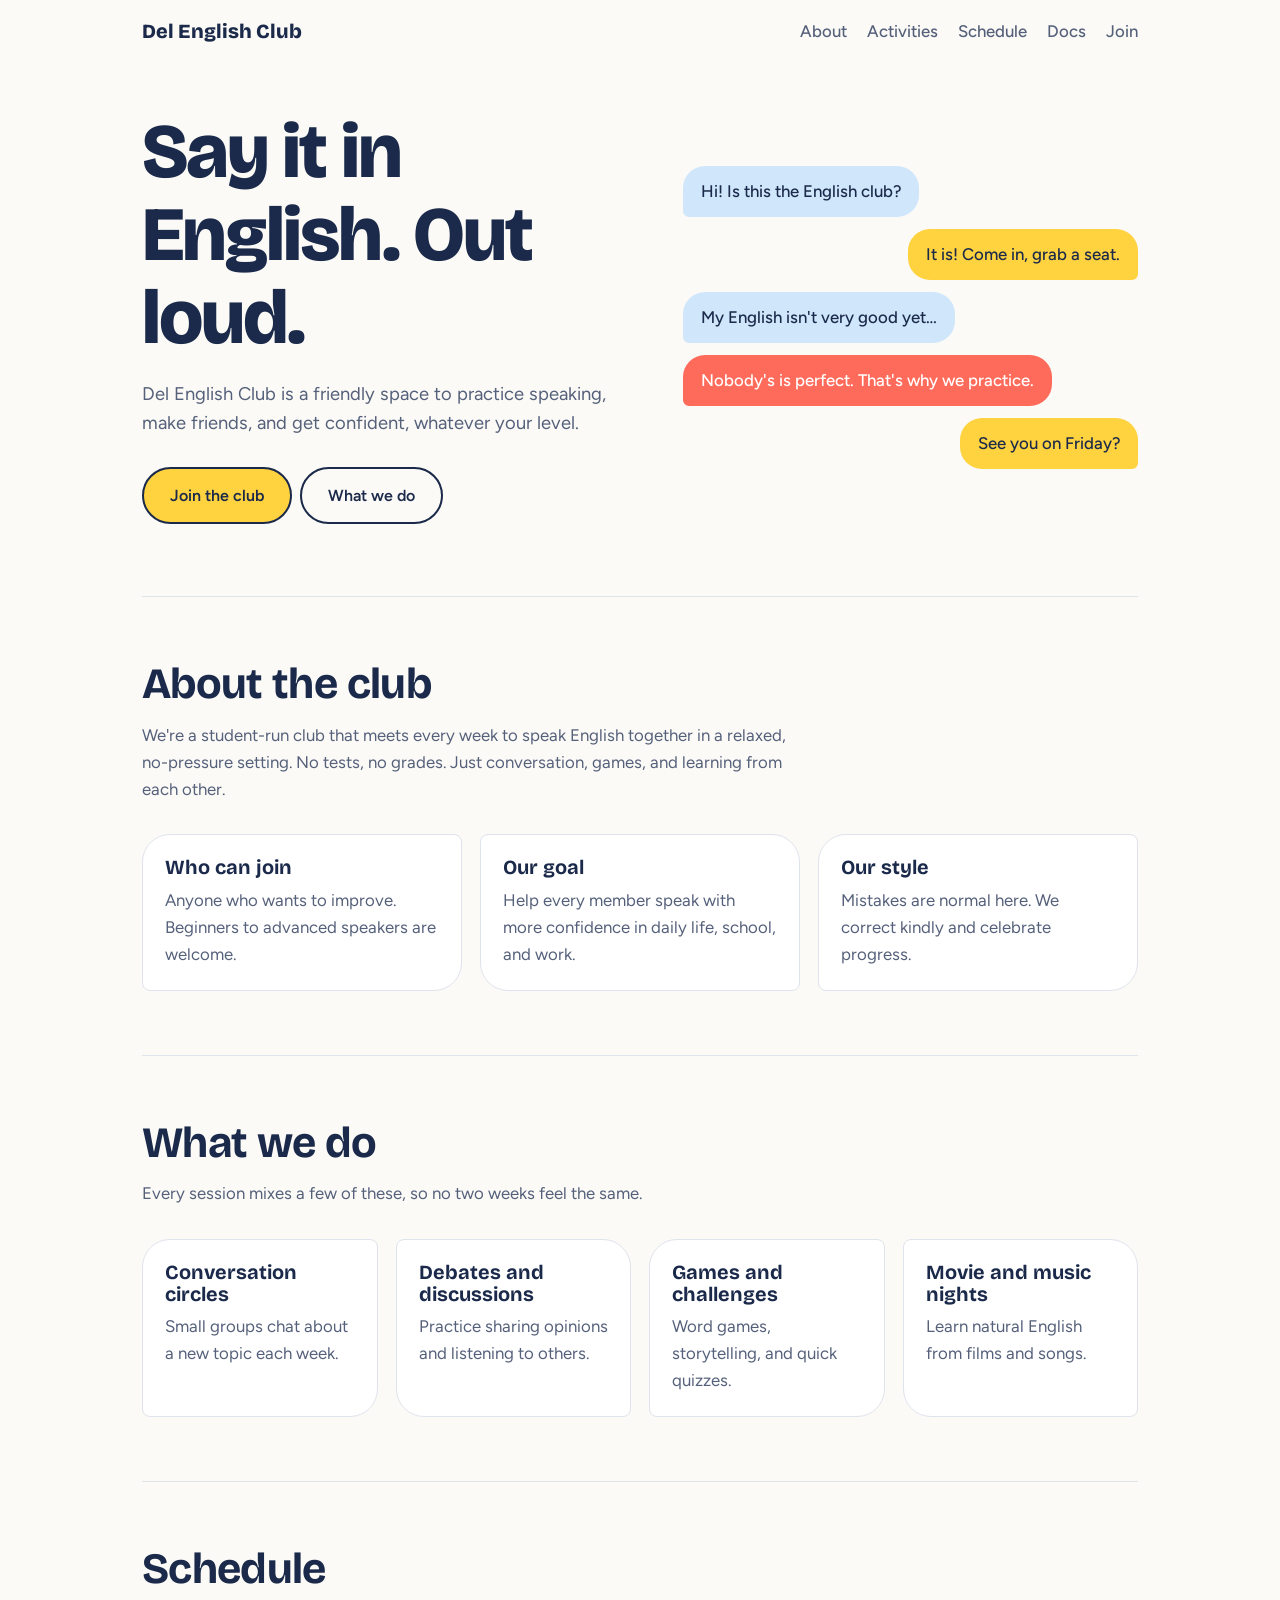
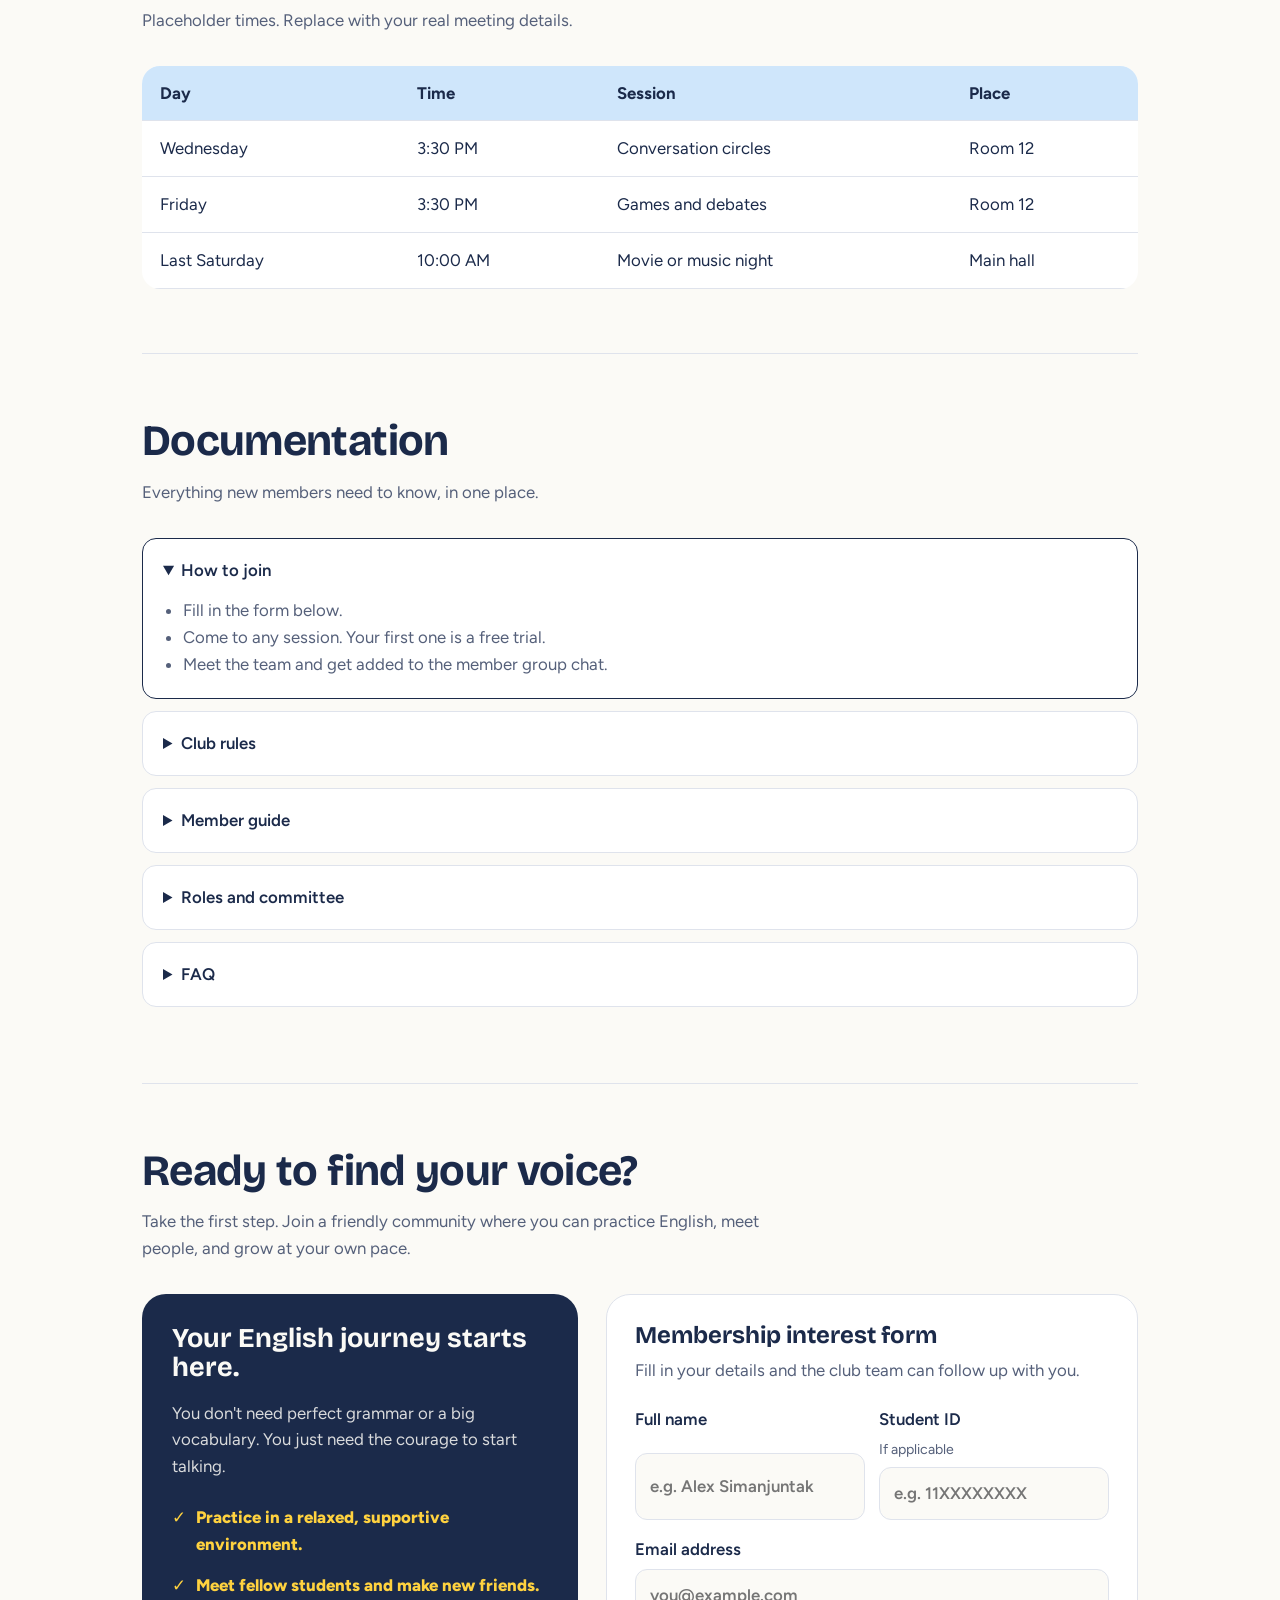
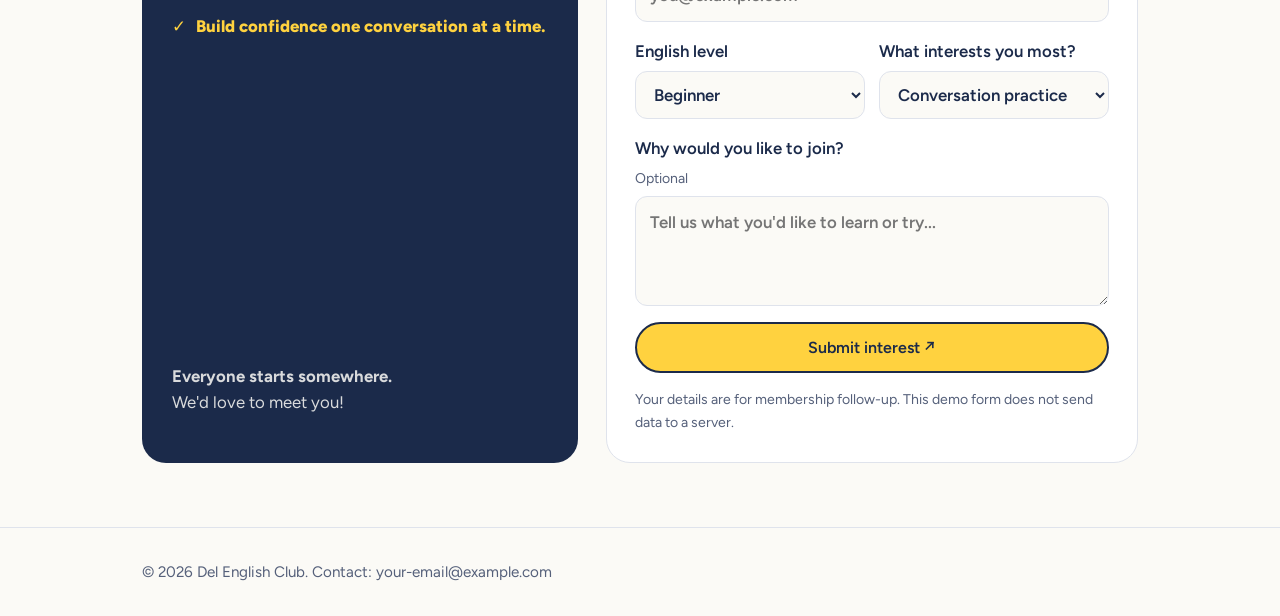
==== join.html @ d0ab1c4d "Create join.html aku buat join" ====
<!DOCTYPE html>
<html lang="en">
<head>
<meta charset="utf-8">
<meta name="viewport" content="width=device-width, initial-scale=1, viewport-fit=cover">
<title>Del English Club</title>
<link rel="stylesheet" href="https://fonts.googleapis.com/css2?family=Bricolage+Grotesque:wght@500;700;800&family=Figtree:wght@400;500;600&display=swap">
<style>
:root{--bg:#fbfaf6;--ink:#1b2a4a;--muted:#55607a;--card:#fff;--line:#dfe3ec;--yellow:#ffd23f;--coral:#ff6b5b;--sky:#cfe6fb;--on-yellow:#1b2a4a;
box-sizing:border-box;padding-top:env(safe-area-inset-top,0px);padding-bottom:env(safe-area-inset-bottom,0px)}
@media (prefers-color-scheme:dark){:root:not([data-theme="light"]){--bg:#10172a;--ink:#f3f1ea;--muted:#a6b0c8;--card:#18213a;--line:#2a3555;--sky:#26406b}}
:root[data-theme="dark"]{--bg:#10172a;--ink:#f3f1ea;--muted:#a6b0c8;--card:#18213a;--line:#2a3555;--sky:#26406b}
html{scroll-padding-top:env(safe-area-inset-top,0px);scroll-behavior:smooth}
*,*::before,*::after{box-sizing:border-box}
body{margin:0;background:var(--bg);color:var(--ink);font:400 1.05rem/1.6 Figtree,system-ui,sans-serif}
h1,h2,h3{font-family:"Bricolage Grotesque",Georgia,sans-serif;line-height:1.08;margin:0}
a{color:inherit}
:focus-visible{outline:3px solid var(--coral);outline-offset:3px}
.wrap{max-width:1040px;margin:0 auto;padding:0 22px}
nav{display:flex;justify-content:space-between;align-items:center;padding:18px 0;gap:12px;flex-wrap:wrap}
.logo{font:800 1.25rem "Bricolage Grotesque",sans-serif;text-decoration:none}
nav ul{display:flex;gap:20px;list-style:none;margin:0;padding:0;flex-wrap:wrap}
nav ul a{text-decoration:none;color:var(--muted);font-weight:500}
nav ul a:hover{color:var(--ink)}
.hero{display:grid;grid-template-columns:1.1fr 1fr;gap:40px;align-items:center;padding:48px 0 72px}
h1{font-size:clamp(2.6rem,7vw,4.8rem);font-weight:800;letter-spacing:-.025em}
.hero p{max-width:46ch;color:var(--muted);font-size:1.15rem;margin:20px 0 28px}
.btn{display:inline-block;background:var(--yellow);color:var(--on-yellow);font-weight:600;padding:14px 26px;border-radius:999px;text-decoration:none;border:2px solid var(--ink);cursor:pointer;font-family:inherit;font-size:1rem}
.btn.alt{background:transparent;color:var(--ink);margin-left:8px}
.chat{display:flex;flex-direction:column;gap:12px}
.b{max-width:82%;padding:12px 18px;border-radius:22px;font-weight:500;opacity:0;animation:pop .45s ease forwards}
.b.l{background:var(--sky);border-bottom-left-radius:6px;align-self:flex-start}
.b.r{background:var(--yellow);color:var(--on-yellow);border-bottom-right-radius:6px;align-self:flex-end}
.b.c{background:var(--coral);color:#fff;border-bottom-left-radius:6px;align-self:flex-start}
.b:nth-child(1){animation-delay:.2s}.b:nth-child(2){animation-delay:.9s}.b:nth-child(3){animation-delay:1.6s}.b:nth-child(4){animation-delay:2.3s}.b:nth-child(5){animation-delay:3s}
@keyframes pop{from{opacity:0;transform:translateY(10px) scale(.96)}to{opacity:1;transform:none}}
@media (prefers-reduced-motion:reduce){.b{animation:none;opacity:1}html{scroll-behavior:auto}}
section{padding:64px 0;border-top:1px solid var(--line)}
h2{font-size:clamp(1.9rem,4vw,2.7rem);font-weight:700;margin-bottom:14px;letter-spacing:-.015em}
.lead{color:var(--muted);max-width:60ch;margin:0 0 32px}
.grid{display:grid;grid-template-columns:repeat(auto-fit,minmax(220px,1fr));gap:18px}
.card{background:var(--card);border:1.5px solid var(--line);border-radius:18px;padding:22px}
.card h3{font-size:1.25rem;margin-bottom:8px}
.card p{margin:0;color:var(--muted)}
.card:nth-child(1){border-radius:28px 8px 28px 8px}.card:nth-child(2){border-radius:8px 28px 8px 28px}.card:nth-child(3){border-radius:28px 8px 28px 8px}.card:nth-child(4){border-radius:8px 28px 8px 28px}
.sched{width:100%;border-collapse:collapse;background:var(--card);border-radius:18px;overflow:hidden}
.sched th,.sched td{text-align:left;padding:14px 18px;border-bottom:1px solid var(--line)}
.sched th{background:var(--sky);color:var(--ink)}
.tablewrap{overflow-x:auto}
details{background:var(--card);border:1.5px solid var(--line);border-radius:14px;padding:4px 20px;margin-bottom:12px}
summary{cursor:pointer;font-weight:600;padding:14px 0;font-size:1.05rem}
details[open]{border-color:var(--ink)}
details p,details ul{color:var(--muted);margin:0 0 16px}
details ul{padding-left:20px}
.join-layout{display:grid;grid-template-columns:.9fr 1.1fr;gap:28px;align-items:stretch}
.join-note{background:var(--ink);color:var(--bg);border-radius:24px;padding:30px;display:flex;flex-direction:column;justify-content:space-between;min-height:100%}
.join-note p{color:var(--bg);opacity:.85}
.join-note h3{font-size:1.7rem;margin-bottom:12px}
.join-points{list-style:none;padding:0;margin:24px 0 0;display:grid;gap:14px}
.join-points li{display:flex;gap:10px;align-items:flex-start}
.join-points li span{color:var(--yellow);font-weight:800}
.join-form-card{background:var(--card);border:1.5px solid var(--line);border-radius:24px;padding:28px}
form{display:grid;gap:16px;max-width:none}
.form-row{display:grid;grid-template-columns:1fr 1fr;gap:14px}
label{font-weight:600;display:grid;gap:6px}
input,select,textarea{width:100%;font:inherit;padding:12px 14px;border-radius:12px;border:1.5px solid var(--line);background:var(--bg);color:var(--ink)}
textarea{resize:vertical;min-height:110px}
.field-hint{font-size:.88rem;color:var(--muted);font-weight:400}
#ok{display:none;font-weight:600;color:var(--ink);background:var(--sky);padding:14px 16px;border-radius:12px;margin:0}
.join-disclaimer{font-size:.88rem;color:var(--muted);margin:0}
@media (max-width:760px){.join-layout{grid-template-columns:1fr}.form-row{grid-template-columns:1fr}.join-note,.join-form-card{padding:22px}}
footer{border-top:1px solid var(--line);padding:32px 0;color:var(--muted);font-size:.95rem}
@media (max-width:760px){.hero{grid-template-columns:1fr;padding-top:24px}.btn.alt{margin:10px 0 0}}
</style>
</head>
<body>
<div class="wrap">
<nav>
<a class="logo" href="#top">Del English Club</a>
<ul><li><a href="#about">About</a></li><li><a href="#activities">Activities</a></li><li><a href="#schedule">Schedule</a></li><li><a href="#docs">Docs</a></li><li><a href="#join">Join</a></li></ul>
</nav>

<header class="hero" id="top">
<div>
<h1>Say it in English. Out loud.</h1>
<p>Del English Club is a friendly space to practice speaking, make friends, and get confident, whatever your level.</p>
<a class="btn" href="#join">Join the club</a><a class="btn alt" href="#about">What we do</a>
</div>
<div class="chat" aria-label="Example conversation">
<div class="b l">Hi! Is this the English club?</div>
<div class="b r">It is! Come in, grab a seat.</div>
<div class="b l">My English isn't very good yet…</div>
<div class="b c">Nobody's is perfect. That's why we practice.</div>
<div class="b r">See you on Friday?</div>
</div>
</header>

<section id="about">
<h2>About the club</h2>
<p class="lead">We're a student-run club that meets every week to speak English together in a relaxed, no-pressure setting. No tests, no grades. Just conversation, games, and learning from each other.</p>
<div class="grid">
<div class="card"><h3>Who can join</h3><p>Anyone who wants to improve. Beginners to advanced speakers are welcome.</p></div>
<div class="card"><h3>Our goal</h3><p>Help every member speak with more confidence in daily life, school, and work.</p></div>
<div class="card"><h3>Our style</h3><p>Mistakes are normal here. We correct kindly and celebrate progress.</p></div>
</div>
</section>

<section id="activities">
<h2>What we do</h2>
<p class="lead">Every session mixes a few of these, so no two weeks feel the same.</p>
<div class="grid">
<div class="card"><h3>Conversation circles</h3><p>Small groups chat about a new topic each week.</p></div>
<div class="card"><h3>Debates and discussions</h3><p>Practice sharing opinions and listening to others.</p></div>
<div class="card"><h3>Games and challenges</h3><p>Word games, storytelling, and quick quizzes.</p></div>
<div class="card"><h3>Movie and music nights</h3><p>Learn natural English from films and songs.</p></div>
</div>
</section>

<section id="schedule">
<h2>Schedule</h2>
<p class="lead">Placeholder times. Replace with your real meeting details.</p>
<div class="tablewrap"><table class="sched">
<thead><tr><th>Day</th><th>Time</th><th>Session</th><th>Place</th></tr></thead>
<tbody>
<tr><td>Wednesday</td><td>3:30 PM</td><td>Conversation circles</td><td>Room 12</td></tr>
<tr><td>Friday</td><td>3:30 PM</td><td>Games and debates</td><td>Room 12</td></tr>
<tr><td>Last Saturday</td><td>10:00 AM</td><td>Movie or music night</td><td>Main hall</td></tr>
</tbody></table></div>
</section>

<section id="docs">
<h2>Documentation</h2>
<p class="lead">Everything new members need to know, in one place.</p>
<details open><summary>How to join</summary><ul><li>Fill in the form below.</li><li>Come to any session. Your first one is a free trial.</li><li>Meet the team and get added to the member group chat.</li></ul></details>
<details><summary>Club rules</summary><ul><li>Speak English during sessions, even if it's slow.</li><li>Be respectful. No mocking anyone's accent or mistakes.</li><li>Let everyone have a turn to talk.</li><li>Keep phones away unless the activity needs them.</li></ul></details>
<details><summary>Member guide</summary><p>New members get a welcome pack with a vocabulary list, the term calendar, and tips for getting the most out of each session. Ask a team member for your copy.</p></details>
<details><summary>Roles and committee</summary><ul><li>President: leads the club and plans each term.</li><li>Vice president: supports events and new members.</li><li>Secretary: handles announcements and records.</li><li>Activities lead: designs sessions and games.</li></ul></details>
<details><summary>FAQ</summary><p><strong>Is it free?</strong> Yes, placeholder: update if there are fees.</p><p><strong>Do I need to speak well?</strong> No. We welcome all levels.</p><p><strong>Can I bring a friend?</strong> Absolutely.</p></details>
</section>

<section id="join">
<h2>Ready to find your voice?</h2>
<p class="lead">Take the first step. Join a friendly community where you can practice English, meet people, and grow at your own pace.</p>
<div class="join-layout">
  <aside class="join-note">
    <div>
      <h3>Your English journey starts here.</h3>
      <p>You don't need perfect grammar or a big vocabulary. You just need the courage to start talking.</p>
      <ul class="join-points">
        <li><span>✓</span><span>Practice in a relaxed, supportive environment.</span></li>
        <li><span>✓</span><span>Meet fellow students and make new friends.</span></li>
        <li><span>✓</span><span>Build confidence one conversation at a time.</span></li>
      </ul>
    </div>
    <p><strong>Everyone starts somewhere.</strong><br>We'd love to meet you!</p>
  </aside>

  <div class="join-form-card">
    <h3 style="font-size:1.5rem;margin-bottom:8px">Membership interest form</h3>
    <p class="lead" style="margin-bottom:22px">Fill in your details and the club team can follow up with you.</p>
    <form id="f">
      <div class="form-row">
        <label>Full name
          <input required name="name" autocomplete="name" placeholder="e.g. Alex Simanjuntak">
        </label>
        <label>Student ID <span class="field-hint">If applicable</span>
          <input name="student_id" autocomplete="off" placeholder="e.g. 11XXXXXXXX">
        </label>
      </div>
      <label>Email address
        <input required type="email" name="email" autocomplete="email" placeholder="you@example.com">
      </label>
      <div class="form-row">
        <label>English level
          <select name="level" required>
            <option value="Beginner">Beginner</option>
            <option value="Intermediate">Intermediate</option>
            <option value="Advanced">Advanced</option>
            <option value="Not sure">Not sure yet</option>
          </select>
        </label>
        <label>What interests you most?
          <select name="interest" required>
            <option value="Conversation practice">Conversation practice</option>
            <option value="Debates and discussions">Debates and discussions</option>
            <option value="Games and activities">Games and activities</option>
            <option value="Making friends">Making friends</option>
            <option value="Everything">A bit of everything</option>
          </select>
        </label>
      </div>
      <label>Why would you like to join? <span class="field-hint">Optional</span>
        <textarea name="motivation" maxlength="500" placeholder="Tell us what you'd like to learn or try..."></textarea>
      </label>
      <button class="btn" type="submit">Submit interest ↗</button>
      <p class="join-disclaimer">Your details are for membership follow-up. This demo form does not send data to a server.</p>
      <p id="ok" role="status" aria-live="polite">Thanks for your interest! Your form was checked, but this demo hasn't sent your details to the club. Please contact the club team directly to complete registration.</p>
    </form>
  </div>
</div>
</section>
<script>
document.getElementById('f').addEventListener('submit', function(event) {
  event.preventDefault();
  if (!this.reportValidity()) return;
  document.getElementById('ok').style.display = 'block';
  document.getElementById('ok').scrollIntoView({behavior: 'smooth', block: 'nearest'});
});
</script>
</div>
<footer><div class="wrap">© 2026 Del English Club. Contact: your-email@example.com</div></footer>
</body>
</html>
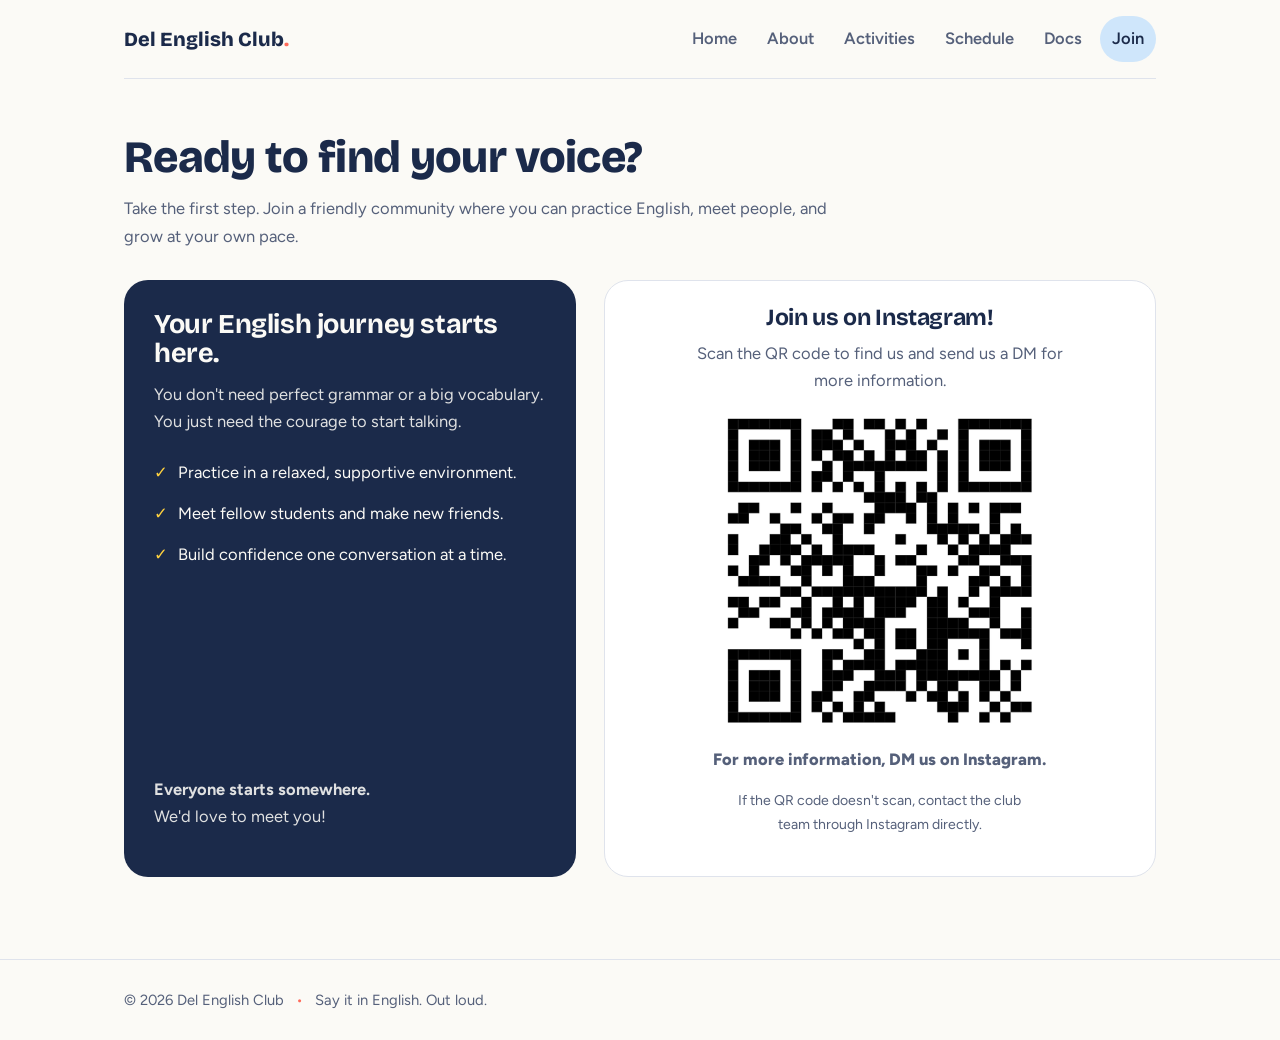
==== commit aecaacdb: "finished version Finalizing" ====
--- a/join.html
+++ b/join.html
@@ -1,213 +1,55 @@
-<!DOCTYPE html>
+<!doctype html>
 <html lang="en">
 <head>
-<meta charset="utf-8">
-<meta name="viewport" content="width=device-width, initial-scale=1, viewport-fit=cover">
-<title>Del English Club</title>
-<link rel="stylesheet" href="https://fonts.googleapis.com/css2?family=Bricolage+Grotesque:wght@500;700;800&family=Figtree:wght@400;500;600&display=swap">
-<style>
-:root{--bg:#fbfaf6;--ink:#1b2a4a;--muted:#55607a;--card:#fff;--line:#dfe3ec;--yellow:#ffd23f;--coral:#ff6b5b;--sky:#cfe6fb;--on-yellow:#1b2a4a;
-box-sizing:border-box;padding-top:env(safe-area-inset-top,0px);padding-bottom:env(safe-area-inset-bottom,0px)}
-@media (prefers-color-scheme:dark){:root:not([data-theme="light"]){--bg:#10172a;--ink:#f3f1ea;--muted:#a6b0c8;--card:#18213a;--line:#2a3555;--sky:#26406b}}
-:root[data-theme="dark"]{--bg:#10172a;--ink:#f3f1ea;--muted:#a6b0c8;--card:#18213a;--line:#2a3555;--sky:#26406b}
-html{scroll-padding-top:env(safe-area-inset-top,0px);scroll-behavior:smooth}
-*,*::before,*::after{box-sizing:border-box}
-body{margin:0;background:var(--bg);color:var(--ink);font:400 1.05rem/1.6 Figtree,system-ui,sans-serif}
-h1,h2,h3{font-family:"Bricolage Grotesque",Georgia,sans-serif;line-height:1.08;margin:0}
-a{color:inherit}
-:focus-visible{outline:3px solid var(--coral);outline-offset:3px}
-.wrap{max-width:1040px;margin:0 auto;padding:0 22px}
-nav{display:flex;justify-content:space-between;align-items:center;padding:18px 0;gap:12px;flex-wrap:wrap}
-.logo{font:800 1.25rem "Bricolage Grotesque",sans-serif;text-decoration:none}
-nav ul{display:flex;gap:20px;list-style:none;margin:0;padding:0;flex-wrap:wrap}
-nav ul a{text-decoration:none;color:var(--muted);font-weight:500}
-nav ul a:hover{color:var(--ink)}
-.hero{display:grid;grid-template-columns:1.1fr 1fr;gap:40px;align-items:center;padding:48px 0 72px}
-h1{font-size:clamp(2.6rem,7vw,4.8rem);font-weight:800;letter-spacing:-.025em}
-.hero p{max-width:46ch;color:var(--muted);font-size:1.15rem;margin:20px 0 28px}
-.btn{display:inline-block;background:var(--yellow);color:var(--on-yellow);font-weight:600;padding:14px 26px;border-radius:999px;text-decoration:none;border:2px solid var(--ink);cursor:pointer;font-family:inherit;font-size:1rem}
-.btn.alt{background:transparent;color:var(--ink);margin-left:8px}
-.chat{display:flex;flex-direction:column;gap:12px}
-.b{max-width:82%;padding:12px 18px;border-radius:22px;font-weight:500;opacity:0;animation:pop .45s ease forwards}
-.b.l{background:var(--sky);border-bottom-left-radius:6px;align-self:flex-start}
-.b.r{background:var(--yellow);color:var(--on-yellow);border-bottom-right-radius:6px;align-self:flex-end}
-.b.c{background:var(--coral);color:#fff;border-bottom-left-radius:6px;align-self:flex-start}
-.b:nth-child(1){animation-delay:.2s}.b:nth-child(2){animation-delay:.9s}.b:nth-child(3){animation-delay:1.6s}.b:nth-child(4){animation-delay:2.3s}.b:nth-child(5){animation-delay:3s}
-@keyframes pop{from{opacity:0;transform:translateY(10px) scale(.96)}to{opacity:1;transform:none}}
-@media (prefers-reduced-motion:reduce){.b{animation:none;opacity:1}html{scroll-behavior:auto}}
-section{padding:64px 0;border-top:1px solid var(--line)}
-h2{font-size:clamp(1.9rem,4vw,2.7rem);font-weight:700;margin-bottom:14px;letter-spacing:-.015em}
-.lead{color:var(--muted);max-width:60ch;margin:0 0 32px}
-.grid{display:grid;grid-template-columns:repeat(auto-fit,minmax(220px,1fr));gap:18px}
-.card{background:var(--card);border:1.5px solid var(--line);border-radius:18px;padding:22px}
-.card h3{font-size:1.25rem;margin-bottom:8px}
-.card p{margin:0;color:var(--muted)}
-.card:nth-child(1){border-radius:28px 8px 28px 8px}.card:nth-child(2){border-radius:8px 28px 8px 28px}.card:nth-child(3){border-radius:28px 8px 28px 8px}.card:nth-child(4){border-radius:8px 28px 8px 28px}
-.sched{width:100%;border-collapse:collapse;background:var(--card);border-radius:18px;overflow:hidden}
-.sched th,.sched td{text-align:left;padding:14px 18px;border-bottom:1px solid var(--line)}
-.sched th{background:var(--sky);color:var(--ink)}
-.tablewrap{overflow-x:auto}
-details{background:var(--card);border:1.5px solid var(--line);border-radius:14px;padding:4px 20px;margin-bottom:12px}
-summary{cursor:pointer;font-weight:600;padding:14px 0;font-size:1.05rem}
-details[open]{border-color:var(--ink)}
-details p,details ul{color:var(--muted);margin:0 0 16px}
-details ul{padding-left:20px}
-.join-layout{display:grid;grid-template-columns:.9fr 1.1fr;gap:28px;align-items:stretch}
-.join-note{background:var(--ink);color:var(--bg);border-radius:24px;padding:30px;display:flex;flex-direction:column;justify-content:space-between;min-height:100%}
-.join-note p{color:var(--bg);opacity:.85}
-.join-note h3{font-size:1.7rem;margin-bottom:12px}
-.join-points{list-style:none;padding:0;margin:24px 0 0;display:grid;gap:14px}
-.join-points li{display:flex;gap:10px;align-items:flex-start}
-.join-points li span{color:var(--yellow);font-weight:800}
-.join-form-card{background:var(--card);border:1.5px solid var(--line);border-radius:24px;padding:28px}
-form{display:grid;gap:16px;max-width:none}
-.form-row{display:grid;grid-template-columns:1fr 1fr;gap:14px}
-label{font-weight:600;display:grid;gap:6px}
-input,select,textarea{width:100%;font:inherit;padding:12px 14px;border-radius:12px;border:1.5px solid var(--line);background:var(--bg);color:var(--ink)}
-textarea{resize:vertical;min-height:110px}
-.field-hint{font-size:.88rem;color:var(--muted);font-weight:400}
-#ok{display:none;font-weight:600;color:var(--ink);background:var(--sky);padding:14px 16px;border-radius:12px;margin:0}
-.join-disclaimer{font-size:.88rem;color:var(--muted);margin:0}
-@media (max-width:760px){.join-layout{grid-template-columns:1fr}.form-row{grid-template-columns:1fr}.join-note,.join-form-card{padding:22px}}
-footer{border-top:1px solid var(--line);padding:32px 0;color:var(--muted);font-size:.95rem}
-@media (max-width:760px){.hero{grid-template-columns:1fr;padding-top:24px}.btn.alt{margin:10px 0 0}}
-</style>
+  <meta charset="utf-8">
+  <meta name="viewport" content="width=device-width, initial-scale=1">
+  <meta name="theme-color" content="#fbfaf6">
+  <meta name="description" content="Del English Club is a supportive space to practice English, build confidence, and connect with students.">
+  <title>Join | Del English Club</title>
+  <link rel="preconnect" href="https://fonts.googleapis.com">
+  <link rel="preconnect" href="https://fonts.gstatic.com" crossorigin>
+  <link href="https://fonts.googleapis.com/css2?family=Bricolage+Grotesque:wght@500;700;800&family=Figtree:wght@400;500;600;700&display=swap" rel="stylesheet">
+  <link rel="stylesheet" href="assets/css/base.css">
+  <link rel="stylesheet" href="assets/css/join.css">
 </head>
-<body>
-<div class="wrap">
-<nav>
-<a class="logo" href="#top">Del English Club</a>
-<ul><li><a href="#about">About</a></li><li><a href="#activities">Activities</a></li><li><a href="#schedule">Schedule</a></li><li><a href="#docs">Docs</a></li><li><a href="#join">Join</a></li></ul>
-</nav>
-
-<header class="hero" id="top">
-<div>
-<h1>Say it in English. Out loud.</h1>
-<p>Del English Club is a friendly space to practice speaking, make friends, and get confident, whatever your level.</p>
-<a class="btn" href="#join">Join the club</a><a class="btn alt" href="#about">What we do</a>
-</div>
-<div class="chat" aria-label="Example conversation">
-<div class="b l">Hi! Is this the English club?</div>
-<div class="b r">It is! Come in, grab a seat.</div>
-<div class="b l">My English isn't very good yet…</div>
-<div class="b c">Nobody's is perfect. That's why we practice.</div>
-<div class="b r">See you on Friday?</div>
-</div>
-</header>
-
-<section id="about">
-<h2>About the club</h2>
-<p class="lead">We're a student-run club that meets every week to speak English together in a relaxed, no-pressure setting. No tests, no grades. Just conversation, games, and learning from each other.</p>
-<div class="grid">
-<div class="card"><h3>Who can join</h3><p>Anyone who wants to improve. Beginners to advanced speakers are welcome.</p></div>
-<div class="card"><h3>Our goal</h3><p>Help every member speak with more confidence in daily life, school, and work.</p></div>
-<div class="card"><h3>Our style</h3><p>Mistakes are normal here. We correct kindly and celebrate progress.</p></div>
-</div>
-</section>
-
-<section id="activities">
-<h2>What we do</h2>
-<p class="lead">Every session mixes a few of these, so no two weeks feel the same.</p>
-<div class="grid">
-<div class="card"><h3>Conversation circles</h3><p>Small groups chat about a new topic each week.</p></div>
-<div class="card"><h3>Debates and discussions</h3><p>Practice sharing opinions and listening to others.</p></div>
-<div class="card"><h3>Games and challenges</h3><p>Word games, storytelling, and quick quizzes.</p></div>
-<div class="card"><h3>Movie and music nights</h3><p>Learn natural English from films and songs.</p></div>
-</div>
-</section>
-
-<section id="schedule">
-<h2>Schedule</h2>
-<p class="lead">Placeholder times. Replace with your real meeting details.</p>
-<div class="tablewrap"><table class="sched">
-<thead><tr><th>Day</th><th>Time</th><th>Session</th><th>Place</th></tr></thead>
-<tbody>
-<tr><td>Wednesday</td><td>3:30 PM</td><td>Conversation circles</td><td>Room 12</td></tr>
-<tr><td>Friday</td><td>3:30 PM</td><td>Games and debates</td><td>Room 12</td></tr>
-<tr><td>Last Saturday</td><td>10:00 AM</td><td>Movie or music night</td><td>Main hall</td></tr>
-</tbody></table></div>
-</section>
-
-<section id="docs">
-<h2>Documentation</h2>
-<p class="lead">Everything new members need to know, in one place.</p>
-<details open><summary>How to join</summary><ul><li>Fill in the form below.</li><li>Come to any session. Your first one is a free trial.</li><li>Meet the team and get added to the member group chat.</li></ul></details>
-<details><summary>Club rules</summary><ul><li>Speak English during sessions, even if it's slow.</li><li>Be respectful. No mocking anyone's accent or mistakes.</li><li>Let everyone have a turn to talk.</li><li>Keep phones away unless the activity needs them.</li></ul></details>
-<details><summary>Member guide</summary><p>New members get a welcome pack with a vocabulary list, the term calendar, and tips for getting the most out of each session. Ask a team member for your copy.</p></details>
-<details><summary>Roles and committee</summary><ul><li>President: leads the club and plans each term.</li><li>Vice president: supports events and new members.</li><li>Secretary: handles announcements and records.</li><li>Activities lead: designs sessions and games.</li></ul></details>
-<details><summary>FAQ</summary><p><strong>Is it free?</strong> Yes, placeholder: update if there are fees.</p><p><strong>Do I need to speak well?</strong> No. We welcome all levels.</p><p><strong>Can I bring a friend?</strong> Absolutely.</p></details>
-</section>
-
-<section id="join">
+<body data-page="join.html">
+  <div class="wrap">
+    <nav class="site-nav" aria-label="Main navigation">
+      <a class="logo" href="index.html" aria-label="Del English Club home">Del English Club<span class="logo-dot">.</span></a>
+      <button class="nav-toggle" id="nav-toggle" type="button" aria-expanded="false" aria-controls="primary-links" aria-label="Open navigation menu"><span></span><span></span><span></span></button>
+      <ul class="site-nav__links" id="primary-links"><li><a href="index.html">Home</a></li><li><a href="about.html">About</a></li><li><a href="activities.html">Activities</a></li><li><a href="schedule.html">Schedule</a></li><li><a href="docs.html">Docs</a></li><li><a href="join.html" aria-current="page">Join</a></li></ul>
+    </nav>
+    <main id="main-content">
+      <section id="join">
 <h2>Ready to find your voice?</h2>
 <p class="lead">Take the first step. Join a friendly community where you can practice English, meet people, and grow at your own pace.</p>
 <div class="join-layout">
-  <aside class="join-note">
-    <div>
-      <h3>Your English journey starts here.</h3>
-      <p>You don't need perfect grammar or a big vocabulary. You just need the courage to start talking.</p>
-      <ul class="join-points">
-        <li><span>✓</span><span>Practice in a relaxed, supportive environment.</span></li>
-        <li><span>✓</span><span>Meet fellow students and make new friends.</span></li>
-        <li><span>✓</span><span>Build confidence one conversation at a time.</span></li>
-      </ul>
-    </div>
-    <p><strong>Everyone starts somewhere.</strong><br>We'd love to meet you!</p>
-  </aside>
-
-  <div class="join-form-card">
-    <h3 style="font-size:1.5rem;margin-bottom:8px">Membership interest form</h3>
-    <p class="lead" style="margin-bottom:22px">Fill in your details and the club team can follow up with you.</p>
-    <form id="f">
-      <div class="form-row">
-        <label>Full name
-          <input required name="name" autocomplete="name" placeholder="e.g. Alex Simanjuntak">
-        </label>
-        <label>Student ID <span class="field-hint">If applicable</span>
-          <input name="student_id" autocomplete="off" placeholder="e.g. 11XXXXXXXX">
-        </label>
-      </div>
-      <label>Email address
-        <input required type="email" name="email" autocomplete="email" placeholder="you@example.com">
-      </label>
-      <div class="form-row">
-        <label>English level
-          <select name="level" required>
-            <option value="Beginner">Beginner</option>
-            <option value="Intermediate">Intermediate</option>
-            <option value="Advanced">Advanced</option>
-            <option value="Not sure">Not sure yet</option>
-          </select>
-        </label>
-        <label>What interests you most?
-          <select name="interest" required>
-            <option value="Conversation practice">Conversation practice</option>
-            <option value="Debates and discussions">Debates and discussions</option>
-            <option value="Games and activities">Games and activities</option>
-            <option value="Making friends">Making friends</option>
-            <option value="Everything">A bit of everything</option>
-          </select>
-        </label>
-      </div>
-      <label>Why would you like to join? <span class="field-hint">Optional</span>
-        <textarea name="motivation" maxlength="500" placeholder="Tell us what you'd like to learn or try..."></textarea>
-      </label>
-      <button class="btn" type="submit">Submit interest ↗</button>
-      <p class="join-disclaimer">Your details are for membership follow-up. This demo form does not send data to a server.</p>
-      <p id="ok" role="status" aria-live="polite">Thanks for your interest! Your form was checked, but this demo hasn't sent your details to the club. Please contact the club team directly to complete registration.</p>
-    </form>
-  </div>
+<aside class="join-note">
+<div>
+<h3>Your English journey starts here.</h3>
+<p>You don't need perfect grammar or a big vocabulary. You just need the courage to start talking.</p>
+<ul class="join-points">
+<li><span>✓</span><span>Practice in a relaxed, supportive environment.</span></li>
+<li><span>✓</span><span>Meet fellow students and make new friends.</span></li>
+<li><span>✓</span><span>Build confidence one conversation at a time.</span></li>
+</ul>
+</div>
+<p><strong>Everyone starts somewhere.</strong><br/>We'd love to meet you!</p>
+</aside>
+<div class="join-qr-card">
+<h3>Join us on Instagram!</h3>
+<p>Scan the QR code to find us and send us a DM for more information.</p>
+<img alt="Instagram QR code from the Del English Club poster" aria-label="Open a larger view of the Instagram QR code" class="join-qr-image" id="instagram-qr" role="button" src="assets/images/instagram-qr.png" tabindex="0"/>
+<p class="join-instagram">For more information, DM us on Instagram.</p>
+<p class="join-disclaimer">If the QR code doesn't scan, contact the club team through Instagram directly.</p>
+</div>
 </div>
 </section>
-<script>
-document.getElementById('f').addEventListener('submit', function(event) {
-  event.preventDefault();
-  if (!this.reportValidity()) return;
-  document.getElementById('ok').style.display = 'block';
-  document.getElementById('ok').scrollIntoView({behavior: 'smooth', block: 'nearest'});
-});
-</script>
-</div>
-<footer><div class="wrap">© 2026 Del English Club. Contact: your-email@example.com</div></footer>
+    </main>
+  </div>
+  <footer class="site-footer"><div class="wrap">© <span data-current-year>2026</span> Del English Club <span class="footer-separator">•</span> Say it in English. Out loud.</div></footer>
+  <button class="back-to-top" id="back-to-top" type="button" aria-label="Back to top">↑</button>
+  <script src="assets/js/main.js" defer></script>
+  <script src="assets/js/join.js" defer></script>
 </body>
-</html>
+</html>
--- a/assets/css/base.css
+++ b/assets/css/base.css
@@ -0,0 +1,6 @@
+/* Shared Del English Club styles */
+:root{--bg:#fbfaf6;--ink:#1b2a4a;--muted:#55607a;--card:#fff;--line:#dfe3ec;--yellow:#ffd23f;--coral:#ff6b5b;--sky:#cfe6fb;--on-yellow:#1b2a4a;--shadow:0 12px 28px rgba(27,42,74,.09);color-scheme:light;box-sizing:border-box;scroll-padding-top:20px}
+@media(prefers-color-scheme:dark){:root:not([data-theme="light"]){--bg:#10172a;--ink:#f3f1ea;--muted:#a6b0c8;--card:#18213a;--line:#2a3555;--sky:#26406b;--on-yellow:#1b2a4a;color-scheme:dark}}
+*,*::before,*::after{box-sizing:inherit}html{scroll-behavior:smooth}body{margin:0;background:var(--bg);color:var(--ink);font:400 1.03rem/1.65 Figtree,system-ui,sans-serif}h1,h2,h3{font-family:"Bricolage Grotesque",Georgia,sans-serif;line-height:1.08;margin:0;letter-spacing:-.015em}h1{font-size:clamp(2.7rem,7vw,5rem);font-weight:800}h2{font-size:clamp(1.95rem,4vw,2.8rem);font-weight:800;margin-bottom:14px}h3{font-size:1.28rem;font-weight:700}p{margin-top:0}a{color:inherit}img{max-width:100%}button,input,select,textarea{font:inherit}:focus-visible{outline:3px solid var(--coral);outline-offset:4px}.wrap{max-width:1080px;margin:0 auto;padding:0 24px}.site-nav{display:flex;justify-content:space-between;align-items:center;gap:20px;min-height:78px;padding:14px 0;flex-wrap:wrap}.logo{font:800 1.25rem "Bricolage Grotesque",sans-serif;text-decoration:none;white-space:nowrap}.logo-dot{color:var(--coral)}.site-nav__links{display:flex;align-items:center;gap:6px;list-style:none;margin:0;padding:0;flex-wrap:wrap}.site-nav__links a{display:block;text-decoration:none;color:var(--muted);font-weight:600;padding:9px 12px;border-radius:999px;transition:background .2s,color .2s}.site-nav__links a:hover,.site-nav__links a[aria-current="page"]{background:var(--sky);color:var(--ink)}.nav-toggle{display:none;border:1.5px solid var(--line);background:var(--card);color:var(--ink);border-radius:12px;width:44px;height:42px;padding:10px;cursor:pointer}.nav-toggle span{display:block;height:2px;background:currentColor;margin:4px 0;border-radius:2px}.btn{display:inline-flex;align-items:center;justify-content:center;gap:8px;background:var(--yellow);color:var(--on-yellow);font-weight:700;padding:12px 22px;border-radius:999px;text-decoration:none;border:2px solid var(--ink);cursor:pointer;font-size:1rem;transition:transform .2s,box-shadow .2s}.btn:hover{transform:translateY(-2px);box-shadow:0 7px 0 rgba(27,42,74,.12)}.btn.alt{background:transparent;color:var(--ink);margin-left:8px}section{padding:54px 0 62px;border-top:1px solid var(--line)}.lead{color:var(--muted);max-width:65ch;margin:0 0 30px}.grid{display:grid;grid-template-columns:repeat(auto-fit,minmax(220px,1fr));gap:18px}.card{background:var(--card);border:1.5px solid var(--line);border-radius:20px;padding:22px}.card h3{margin-bottom:8px}.card p{color:var(--muted);margin:0}.tablewrap{overflow-x:auto;border:1px solid var(--line);border-radius:16px;background:var(--card)}.sched{width:100%;border-collapse:collapse;background:var(--card);min-width:660px}.sched th,.sched td{text-align:left;padding:14px 16px;border-bottom:1px solid var(--line);vertical-align:top}.sched th{background:var(--sky);color:var(--ink);font-size:.92rem}.sched tbody tr:last-child td{border-bottom:0}.sched tbody tr:hover{background:color-mix(in srgb,var(--sky) 26%,var(--card))}details{background:var(--card);border:1.5px solid var(--line);border-radius:14px;padding:4px 20px;margin-bottom:12px}summary{cursor:pointer;font-weight:700;padding:14px 0;font-size:1.03rem}details[open]{border-color:var(--ink)}details p,details ul{color:var(--muted);margin:0 0 16px}details ul{padding-left:22px}footer.site-footer{border-top:1px solid var(--line);padding:28px 0;color:var(--muted);font-size:.92rem;margin-top:20px}.footer-separator{padding:0 8px;color:var(--coral)}.back-to-top{position:fixed;bottom:20px;right:20px;width:44px;height:44px;border:1.5px solid var(--ink);border-radius:50%;background:var(--yellow);color:var(--ink);font-size:1.3rem;font-weight:800;cursor:pointer;box-shadow:var(--shadow);opacity:0;pointer-events:none;transform:translateY(8px);transition:opacity .2s,transform .2s}.back-to-top.is-visible{opacity:1;pointer-events:auto;transform:none}.join-disclaimer{font-size:.88rem;color:var(--muted);margin:0}.eyebrow{font-size:.78rem;font-weight:800;letter-spacing:.13em;text-transform:uppercase;color:var(--muted);margin:0 0 10px}
+@media(max-width:760px){.wrap{padding:0 18px}.site-nav{min-height:68px}.nav-toggle{display:block;margin-left:auto}.site-nav__links{display:none;flex-basis:100%;align-items:stretch;flex-direction:column;gap:3px;padding:8px 0 14px}.site-nav__links.is-open{display:flex}.site-nav__links a{border-radius:10px;padding:11px 13px}.btn.alt{margin:10px 0 0}section{padding:42px 0 48px}.lead{margin-bottom:24px}.sched th,.sched td{padding:11px 12px}}
+@media(prefers-reduced-motion:reduce){*,*::before,*::after{scroll-behavior:auto!important;transition:none!important;animation:none!important}}
--- a/assets/css/join.css
+++ b/assets/css/join.css
@@ -0,0 +1 @@
+.join-layout{display:grid;grid-template-columns:.9fr 1.1fr;gap:28px;align-items:stretch}.join-note{background:var(--ink);color:var(--bg);border-radius:24px;padding:30px;display:flex;flex-direction:column;justify-content:space-between;min-height:100%}.join-note p{color:var(--bg);opacity:.88}.join-note h3{font-size:1.7rem;margin-bottom:12px}.join-points{list-style:none;padding:0;margin:24px 0;display:grid;gap:14px}.join-points li{display:flex;gap:10px;align-items:flex-start}.join-points li span:first-child{color:var(--yellow);font-weight:800}.join-qr-card{background:var(--card);border:1.5px solid var(--line);border-radius:24px;padding:24px;text-align:center}.join-qr-card h3{font-size:1.45rem;margin-bottom:10px}.join-qr-card p{color:var(--muted);margin:0 auto 16px;max-width:34ch}.join-qr-image{display:block;width:min(100%,320px);height:auto;margin:0 auto 16px;border-radius:8px;background:#fff;cursor:zoom-in}.join-instagram{font-weight:800;overflow-wrap:anywhere}.join-qr-image:focus-visible{outline-offset:6px}.qr-modal{position:fixed;inset:0;z-index:50;display:none;place-items:center;padding:22px;background:rgba(10,15,28,.82)}.qr-modal.is-open{display:grid}.qr-modal__panel{max-width:min(92vw,540px);max-height:92vh;background:#fff;border-radius:20px;padding:18px;text-align:center;position:relative}.qr-modal__panel img{max-height:72vh;width:auto;max-width:100%;object-fit:contain}.qr-modal__close{position:absolute;right:10px;top:10px;width:40px;height:40px;border:0;border-radius:50%;background:var(--ink);color:#fff;font-size:1.4rem;cursor:pointer}.qr-modal__caption{color:#1b2a4a;font-weight:700;margin:8px 0 0}@media(max-width:760px){.join-layout{grid-template-columns:1fr}.join-note,.join-qr-card{padding:22px}}
